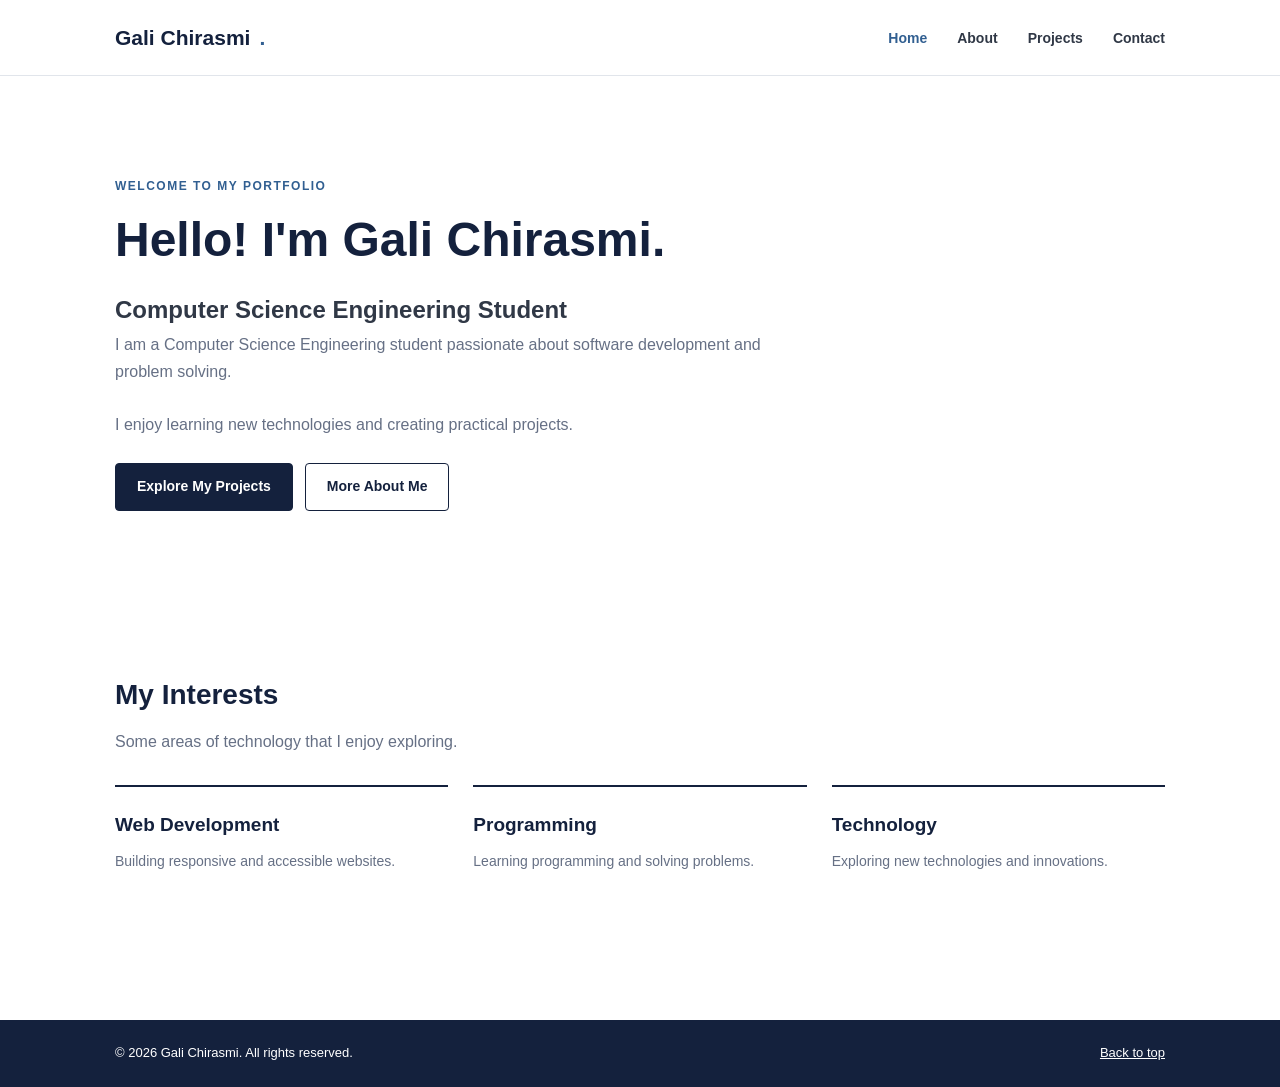
==== index.html @ 44a574e0 "Add files via upload Upload portfolio website" ====
<!DOCTYPE html>
<html lang="en">

<head>
    <meta charset="UTF-8">

    <meta name="viewport"
          content="width=device-width, initial-scale=1.0">

    <meta name="description"
          content="Welcome to my personal portfolio website. Explore my skills, education and projects in computer science and software development.">

    <meta name="author" content="Your Name">

    <meta name="theme-color" content="#ffffff">

    <title>Home | Gali Chirasmi - Portfolio</title>

    <link rel="stylesheet" href="style.css">

    <script src="script.js" defer></script>
</head>

<body>

    <!-- Skip Navigation Link -->
    <a href="#main-content" class="skip-link">
        Skip to main content
    </a>

    <!-- Website Header -->
    <header class="site-header">

        <div class="container nav-container">

            <a href="index.html" class="logo">
                Gali Chirasmi<span class="logo-dot">.</span>
            </a>

            <!-- Navigation Menu -->
            <nav aria-label="Main navigation"
                 class="primary-nav">

                <ul>
                    <li>
                        <a href="index.html" aria-current="page">
                            Home
                        </a>
                    </li>

                    <li>
                        <a href="about.html">About</a>
                    </li>

                    <li>
                        <a href="projects.html">Projects</a>
                    </li>

                    <li>
                        <a href="contact.html">Contact</a>
                    </li>
                </ul>

            </nav>

        </div>

    </header>

    <!-- Main Content -->
    <main id="main-content">

        <!-- Welcome Section -->
        <section class="hero container"
                 aria-labelledby="welcome-heading">

            <p class="eyebrow">WELCOME TO MY PORTFOLIO</p>

            <h1 id="welcome-heading">
                Hello! I'm Gali Chirasmi.
            </h1>

            <h2>
                Computer Science Engineering Student
            </h2>

            <p class="hero-description">
                I am a Computer Science Engineering student
                passionate about software development and
                problem solving.
            </p>

            <p class="hero-description">
                I enjoy learning new technologies and creating
                practical projects.
            </p>

            <div class="hero-actions">

                <a href="projects.html"
                   class="button button-primary">
                    Explore My Projects
                </a>

                <a href="about.html"
                   class="button button-secondary">
                    More About Me
                </a>

            </div>

        </section>

        <!-- Interests Section -->
        <section class="container section-space"
                 aria-labelledby="interests-heading">

            <div class="section-heading">

                <h2 id="interests-heading">My Interests</h2>

                <p>
                    Some areas of technology that I enjoy exploring.
                </p>

            </div>

            <div class="card-grid">

                <article class="info-card">

                    <h3>Web Development</h3>

                    <p>
                        Building responsive and accessible websites.
                    </p>

                </article>

                <article class="info-card">

                    <h3>Programming</h3>

                    <p>
                        Learning programming and solving problems.
                    </p>

                </article>

                <article class="info-card">

                    <h3>Technology</h3>

                    <p>
                        Exploring new technologies and innovations.
                    </p>

                </article>

            </div>

        </section>

    </main>

    <!-- Website Footer -->
    <footer class="site-footer">

        <div class="container footer-content">

            <p>
                &copy; <span class="current-year">2026</span>
                Gali Chirasmi. All rights reserved.
            </p>

            <a href="#main-content">Back to top</a>

        </div>

    </footer>

</body>
</html>
---- style.css ----
/* ==================================
   1. BASIC SETTINGS
================================== */

:root {
    --navy: #14213d;
    --blue: #315f91;
    --white: #ffffff;
    --light: #f3f5f8;
    --text: #303846;
    --muted: #667085;
    --border: #e1e5eb;
}

* {
    margin: 0;
    padding: 0;
    box-sizing: border-box;
}

html {
    scroll-behavior: smooth;
}

body {
    font-family: Arial, Helvetica, sans-serif;
    background: var(--white);
    color: var(--text);
    font-size: 16px;
    line-height: 1.7;
}

.container {
    width: 88%;
    max-width: 1050px;
    margin: auto;
}

.section-space {
    padding: 65px 0;
}

.soft-section {
    background: var(--light);
}

/* ==================================
   2. ACCESSIBILITY
================================== */

.skip-link {
    position: absolute;
    top: -100px;
    left: 10px;
    background: var(--white);
    color: var(--navy);
    padding: 12px;
    border: 2px solid var(--navy);
    z-index: 2000;
}

.skip-link:focus {
    top: 10px;
}

a:focus-visible,
button:focus-visible,
input:focus-visible,
textarea:focus-visible {
    outline: 3px solid #315f91;
    outline-offset: 4px;
}

/* ==================================
   3. HEADER
================================== */

.site-header {
    background: var(--white);
    border-bottom: 1px solid var(--border);
    position: sticky;
    top: 0;
    z-index: 1000;
}

.nav-container {
    min-height: 75px;
    display: flex;
    align-items: center;
    justify-content: space-between;
}

.logo {
    display: flex;
    align-items: center;
    gap: 9px;
    text-decoration: none;
    color: var(--navy);
    font-size: 21px;
    font-weight: bold;
}

.logo-mark {
    display: none;
}

.logo-dot {
    color: var(--blue);
}

.primary-nav ul {
    display: flex;
    align-items: center;
    list-style: none;
    gap: 30px;
}

.primary-nav a {
    color: var(--text);
    text-decoration: none;
    font-size: 14px;
    font-weight: 600;
}

.primary-nav a:hover,
.primary-nav a[aria-current="page"] {
    color: var(--blue);
}

.primary-nav .nav-contact {
    border: 1px solid var(--navy);
    padding: 8px 17px;
    border-radius: 4px;
}

.primary-nav .nav-contact:hover {
    background: var(--navy);
    color: var(--white);
}

/* ==================================
   4. MOBILE NAVIGATION
================================== */

.menu-toggle {
    display: none;
    background: var(--white);
    border: 1px solid var(--border);
    padding: 8px;
    border-radius: 4px;
    cursor: pointer;
}

.menu-toggle span {
    display: block;
    width: 22px;
    height: 2px;
    background: var(--navy);
    margin: 5px;
}

/* ==================================
   5. HOME PAGE
================================== */

.hero {
    min-height: 450px;
    display: block;
    padding-top: 100px;
    padding-bottom: 75px;
}

.hero-content {
    max-width: 720px;
}

.hero-visual {
    display: none;
}

.eyebrow {
    color: var(--blue);
    font-size: 12px;
    font-weight: bold;
    letter-spacing: 1.5px;
    margin-bottom: 14px;
}

.hero h1 {
    color: var(--navy);
    font-size: clamp(34px, 5vw, 48px);
    line-height: 1.25;
    margin-bottom: 20px;
}

.highlight {
    color: var(--blue);
}

.hero-description {
    color: var(--muted);
    max-width: 650px;
    margin-bottom: 25px;
}

.hero-actions {
    display: flex;
    flex-wrap: wrap;
    gap: 12px;
    margin-bottom: 20px;
}

.hero-note {
    color: var(--muted);
    font-size: 13px;
}

.status-dot {
    display: none;
}

/* ==================================
   6. BUTTONS
================================== */

.button {
    display: inline-block;
    padding: 11px 21px;
    border-radius: 4px;
    font-size: 14px;
    font-weight: 600;
    text-decoration: none;
    border: 1px solid var(--navy);
    cursor: pointer;
}

.button-primary {
    background: var(--navy);
    color: var(--white);
}

.button-primary:hover {
    background: var(--blue);
    border-color: var(--blue);
}

.button-secondary {
    background: var(--white);
    color: var(--navy);
}

.button-secondary:hover {
    background: var(--light);
}

.button-light {
    background: var(--white);
    color: var(--navy);
}

.button-light:hover {
    background: var(--light);
}

/* ==================================
   7. SECTION HEADINGS
================================== */

.section-heading {
    margin-bottom: 30px;
}

.section-heading h2,
.about-intro h2,
.contact-info h2 {
    color: var(--navy);
    font-size: 28px;
    margin-bottom: 10px;
}

.section-heading p:last-child {
    color: var(--muted);
}

/* ==================================
   8. INTERESTS
================================== */

.card-grid {
    display: grid;
    grid-template-columns: repeat(3, 1fr);
    gap: 25px;
}

.info-card {
    padding: 22px 0;
    border-top: 2px solid var(--navy);
}

.card-number {
    display: block;
    color: var(--blue);
    font-size: 13px;
    margin-bottom: 12px;
}

.info-card h3 {
    color: var(--navy);
    font-size: 19px;
    margin-bottom: 8px;
}

.info-card p {
    color: var(--muted);
    font-size: 14px;
}

/* ==================================
   9. CALL TO ACTION
================================== */

.cta-section {
    background: var(--navy);
    color: var(--white);
    padding: 45px;
    margin-top: 30px;
    margin-bottom: 60px;
}

.cta-section .eyebrow {
    color: #c7d7ed;
}

.cta-section h2 {
    font-size: 27px;
    margin-bottom: 10px;
}

.cta-section p {
    color: #e0e7f0;
    margin-bottom: 20px;
}

/* ==================================
   10. INNER PAGE HEADINGS
================================== */

.page-banner {
    padding-top: 65px;
    padding-bottom: 35px;
    border-bottom: 1px solid var(--border);
    margin-top: 25px;
}

.page-banner h1 {
    color: var(--navy);
    font-size: 38px;
    margin-bottom: 10px;
}

.page-banner p:last-child {
    color: var(--muted);
    max-width: 650px;
}

/* ==================================
   11. ABOUT PAGE
================================== */

.about-intro {
    display: grid;
    grid-template-columns: 130px 1fr;
    gap: 35px;
    align-items: center;
}

.about-monogram {
    width: 115px;
    height: 115px;
    background: var(--navy);
    color: var(--white);
    border-radius: 50%;
    display: grid;
    place-items: center;
    font-size: 60px;
}

.about-intro p:not(.eyebrow) {
    color: var(--muted);
    margin-top: 10px;
}

.timeline-card {
    display: flex;
    gap: 18px;
    padding: 25px;
    background: var(--white);
    border-left: 3px solid var(--navy);
}

.timeline-marker {
    display: none;
}

.card-label {
    color: var(--blue);
    font-size: 11px;
    font-weight: bold;
    letter-spacing: 1px;
}

.timeline-card h3 {
    color: var(--navy);
    margin: 8px 0;
}

.skills-grid {
    display: grid;
    grid-template-columns: repeat(3, 1fr);
    gap: 30px;
}

.skill-card {
    padding: 20px 0;
    border-top: 1px solid var(--border);
}

.skill-card h3 {
    color: var(--navy);
    margin-bottom: 15px;
}

.skill-list {
    list-style: none;
}

.skill-list li {
    color: var(--muted);
    padding: 5px 0;
    border-bottom: 1px solid var(--border);
}

.certification-list {
    display: grid;
    gap: 0;
}

.certification-card {
    display: flex;
    align-items: center;
    gap: 20px;
    padding: 20px 0;
    border-bottom: 1px solid var(--border);
}

.certificate-icon {
    color: var(--blue);
    font-size: 18px;
    font-weight: bold;
}

.certification-card h3 {
    color: var(--navy);
    font-size: 16px;
}

.certification-card p {
    color: var(--muted);
    font-size: 14px;
}

/* ==================================
   12. PROJECTS PAGE
================================== */

.project-grid {
    display: grid;
    grid-template-columns: repeat(2, 1fr);
    gap: 30px;
}

.project-card {
    border: 1px solid var(--border);
    background: var(--white);
}

.project-visual {
    min-height: 120px;
    display: flex;
    align-items: center;
    justify-content: center;
    flex-direction: column;
    background: var(--light);
    color: var(--navy);
    gap: 5px;
    border-bottom: 1px solid var(--border);
}

.project-visual span {
    color: var(--blue);
    font-size: 13px;
}

.project-visual strong {
    font-size: 21px;
}

.project-visual-two,
.project-visual-three {
    background: var(--light);
    color: var(--navy);
}

.project-content {
    padding: 23px;
}

.project-content h3 {
    color: var(--navy);
    font-size: 19px;
    margin: 9px 0;
}

.project-content > p:not(.card-label) {
    color: var(--muted);
    font-size: 14px;
    margin-bottom: 15px;
}

.technology-list {
    display: flex;
    flex-wrap: wrap;
    gap: 8px;
    list-style: none;
}

.technology-list li {
    color: var(--blue);
    background: var(--light);
    padding: 4px 9px;
    font-size: 12px;
}

/* ==================================
   13. CONTACT PAGE
================================== */

.contact-section {
    display: grid;
    grid-template-columns: 0.8fr 1.2fr;
    gap: 45px;
    align-items: start;
}

.contact-info > p:not(.eyebrow) {
    color: var(--muted);
    margin: 15px 0 25px;
}

.contact-detail {
    display: flex;
    gap: 15px;
    margin: 20px 0;
}

.contact-detail > span {
    color: var(--blue);
    font-weight: bold;
}

.contact-detail h3 {
    color: var(--navy);
    font-size: 16px;
}

.contact-detail p {
    color: var(--muted);
    font-size: 14px;
}

.contact-form-card {
    padding: 28px;
    border: 1px solid var(--border);
}

.contact-form-card h2 {
    color: var(--navy);
    margin-bottom: 8px;
}

.form-intro,
.form-note {
    color: var(--muted);
    font-size: 13px;
    margin-bottom: 20px;
}

.form-group {
    margin-bottom: 18px;
}

.form-group label {
    display: block;
    color: var(--navy);
    font-weight: 600;
    font-size: 14px;
    margin-bottom: 7px;
}

.form-group input,
.form-group textarea {
    width: 100%;
    padding: 12px;
    border: 1px solid #aab2bf;
    border-radius: 4px;
    font-family: inherit;
    font-size: 15px;
    color: var(--text);
    background: var(--white);
}

.form-group textarea {
    resize: vertical;
}

.form-group input::placeholder,
.form-group textarea::placeholder {
    color: #667085;
}

.submit-button {
    width: 100%;
}

.form-status {
    margin-top: 15px;
    color: #176b45;
    font-size: 14px;
    font-weight: bold;
}

.form-note {
    margin-top: 15px;
    margin-bottom: 0;
}

/* ==================================
   14. FOOTER
================================== */

.site-footer {
    background: var(--navy);
    color: var(--white);
    padding: 22px 0;
    margin-top: 60px;
}

.footer-content {
    display: flex;
    justify-content: space-between;
    align-items: center;
    gap: 15px;
}

.footer-content p {
    font-size: 13px;
}

.footer-content a {
    color: var(--white);
    font-size: 13px;
    text-decoration: underline;
}

/* ==================================
   15. RESPONSIVE DESIGN
================================== */

@media (max-width: 800px) {

    .card-grid,
    .skills-grid {
        grid-template-columns: repeat(2, 1fr);
    }

    .contact-section {
        grid-template-columns: 1fr;
    }
}

@media (max-width: 650px) {

    .nav-container {
        min-height: 68px;
    }

    .menu-toggle {
        display: block;
    }

    .primary-nav {
        display: none;
        position: absolute;
        top: 68px;
        left: 0;
        width: 100%;
        background: var(--white);
        padding: 20px 6%;
        border-bottom: 1px solid var(--border);
    }

    .primary-nav.is-open {
        display: block;
    }

    .primary-nav ul {
        flex-direction: column;
        align-items: flex-start;
        gap: 17px;
    }

    .hero {
        padding-top: 65px;
        padding-bottom: 50px;
        min-height: auto;
    }

    .hero h1 {
        font-size: 35px;
    }

    .card-grid,
    .skills-grid,
    .project-grid {
        grid-template-columns: 1fr;
    }

    .about-intro {
        grid-template-columns: 1fr;
        gap: 20px;
    }

    .page-banner h1 {
        font-size: 32px;
    }

    .contact-form-card {
        padding: 20px;
    }

    .cta-section {
        padding: 30px 22px;
    }

    .footer-content {
        flex-direction: column;
        align-items: flex-start;
    }

}

/* ==================================
   16. REDUCED MOTION
================================== */

@media (prefers-reduced-motion: reduce) {

    html {
        scroll-behavior: auto;
    }

    *,
    *::before,
    *::after {
        animation-duration: 0.01ms !important;
        animation-iteration-count: 1 !important;
        transition-duration: 0.01ms !important;
    }

}

/* Simple lists */

.simple-list {
    padding-left: 22px;
    line-height: 2;
    color: #444444;
}

.simple-list li {
    padding-left: 5px;
}

.simple-list li::marker {
    color: #142d4e;
}

/* Contact form */

.contact-form {
    max-width: 600px;
}

.form-group {
    display: flex;
    flex-direction: column;
    gap: 8px;
    margin-bottom: 20px;
}

.form-group label {
    font-weight: 600;
    color: #142d4e;
}

.form-group input,
.form-group textarea {
    width: 100%;
    padding: 12px;
    border: 1px solid #cbd5e1;
    border-radius: 4px;
    font: inherit;
    color: #222222;
    background: #ffffff;
}

.form-group input:focus,
.form-group textarea:focus {
    outline: 2px solid #142d4e;
    outline-offset: 2px;
}

.form-group textarea {
    resize: vertical;
}

.contact-form button {
    cursor: pointer;
}

#formStatus {
    margin-top: 15px;
}
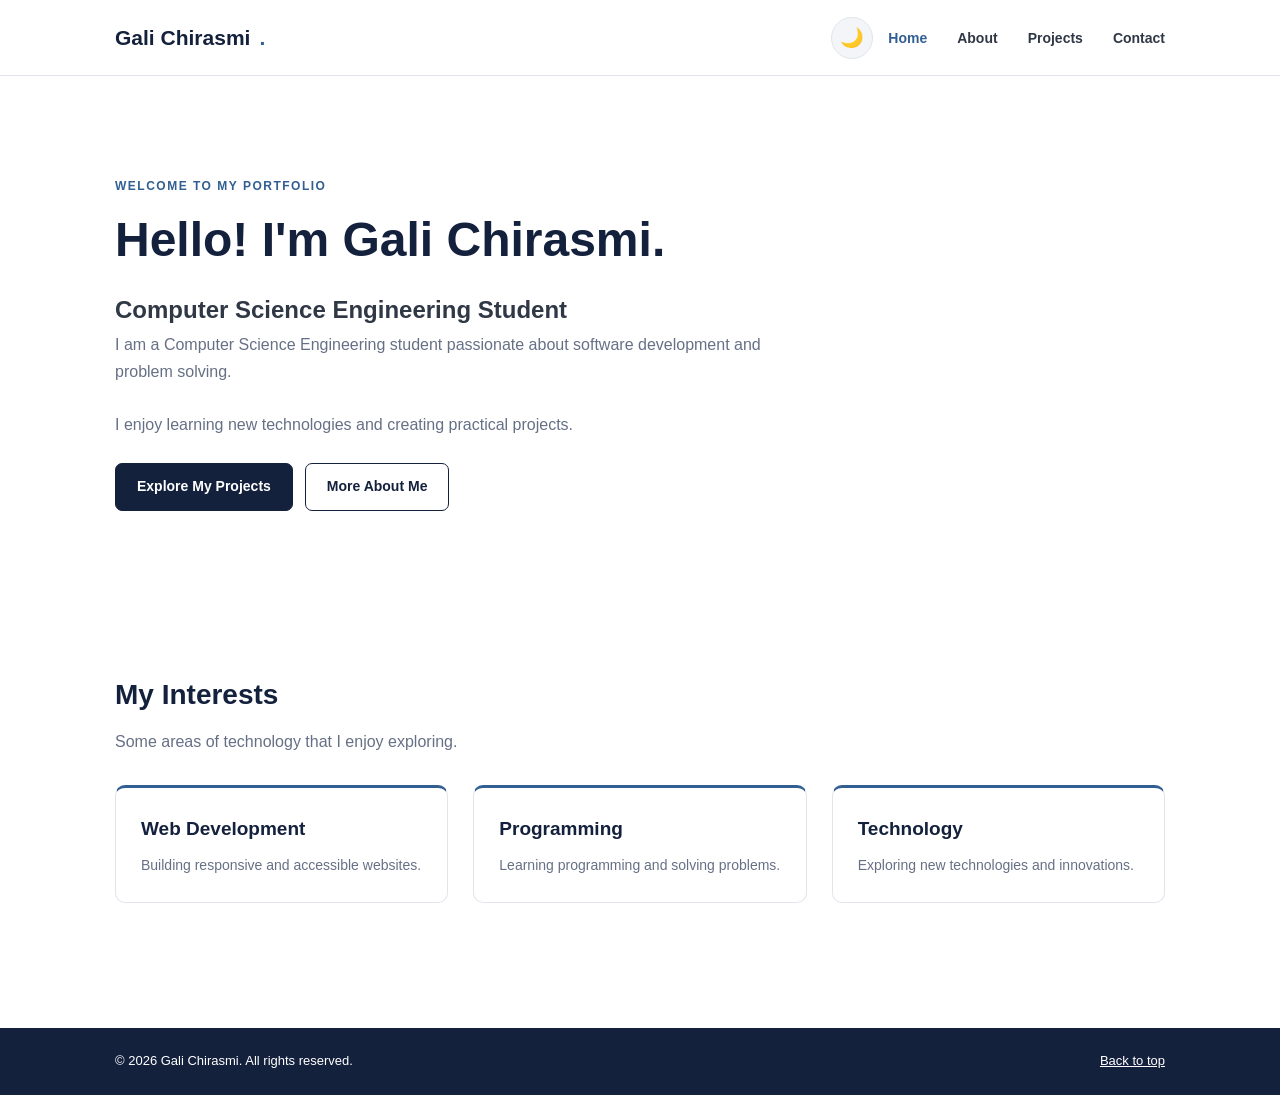
==== commit 38b666da: "Add files via upload" ====
--- a/index.html
+++ b/index.html
@@ -29,44 +29,73 @@
         Skip to main content
     </a>
 
-    <!-- Website Header -->
-    <header class="site-header">
-
-        <div class="container nav-container">
-
-            <a href="index.html" class="logo">
-                Gali Chirasmi<span class="logo-dot">.</span>
-            </a>
-
-            <!-- Navigation Menu -->
-            <nav aria-label="Main navigation"
-                 class="primary-nav">
-
-                <ul>
-                    <li>
-                        <a href="index.html" aria-current="page">
-                            Home
-                        </a>
-                    </li>
-
-                    <li>
-                        <a href="about.html">About</a>
-                    </li>
-
-                    <li>
-                        <a href="projects.html">Projects</a>
-                    </li>
-
-                    <li>
-                        <a href="contact.html">Contact</a>
-                    </li>
-                </ul>
-
-            </nav>
-
-        </div>
-
-    </header>
+    
+<!-- Website Header -->
+<header class="site-header">
+
+    <div class="container nav-container">
+
+        <!-- Website Logo -->
+        <a href="index.html" class="logo">
+            Gali Chirasmi<span class="logo-dot">.</span>
+        </a>
+
+        <!-- Dark Mode Button -->
+        <button
+            class="theme-toggle"
+            id="themeToggle"
+            type="button"
+            aria-label="Switch to dark mode">
+            🌙
+        </button>
+
+        <!-- Mobile Menu Button -->
+        <button
+            class="menu-toggle"
+            id="menuToggle"
+            type="button"
+            aria-expanded="false"
+            aria-controls="primary-menu"
+            aria-label="Open navigation menu">
+
+            <span></span>
+            <span></span>
+            <span></span>
+
+        </button>
+
+        <!-- Navigation Menu -->
+        <nav
+            aria-label="Main navigation"
+            class="primary-nav"
+            id="primary-menu">
+
+            <ul>
+                <li>
+                    <a href="index.html" aria-current="page">
+                        Home
+                    </a>
+                </li>
+
+                <li>
+                    <a href="about.html">About</a>
+                </li>
+
+                <li>
+                    <a href="projects.html">Projects</a>
+                </li>
+
+                <li>
+                    <a href="contact.html">Contact</a>
+                </li>
+            </ul>
+
+        </nav>
+
+    </div>
+
+</header>
+
 
     <!-- Main Content -->
     <main id="main-content">
--- a/style.css
+++ b/style.css
@@ -842,3 +842,282 @@
 #formStatus {
     margin-top: 15px;
 }
+
+
+/* ==========================================
+   17. ADVANCED CSS3 & DARK MODE
+========================================== */
+
+/* Theme Variables */
+
+:root {
+    color-scheme: light;
+
+    --transition: 0.3s ease;
+}
+
+/* Dark Theme Variables */
+
+:root[data-theme="dark"] {
+    color-scheme: dark;
+
+    --white: #151b26;
+    --light: #202938;
+    --text: #e5eaf2;
+    --muted: #aab6c8;
+    --border: #344154;
+    --blue: #8ab4f8;
+}
+
+/* Smooth Theme Transitions */
+
+body,
+.site-header,
+.info-card,
+.project-card,
+.contact-form-card,
+input,
+textarea,
+button {
+    transition:
+        background-color var(--transition),
+        color var(--transition),
+        border-color var(--transition);
+}
+
+/* Dark Theme Heading Colours */
+
+:root[data-theme="dark"] .logo,
+:root[data-theme="dark"] .hero h1,
+:root[data-theme="dark"] .section-heading h2,
+:root[data-theme="dark"] .info-card h3,
+:root[data-theme="dark"] .about-intro h2,
+:root[data-theme="dark"] .contact-info h2,
+:root[data-theme="dark"] .page-banner h1,
+:root[data-theme="dark"] .timeline-card h3,
+:root[data-theme="dark"] .skill-card h3,
+:root[data-theme="dark"] .certification-card h3,
+:root[data-theme="dark"] .project-content h3,
+:root[data-theme="dark"] .contact-detail h3,
+:root[data-theme="dark"] .contact-form-card h2 {
+    color: #e8eef8;
+}
+
+/* Dark Theme Navigation */
+
+:root[data-theme="dark"] .primary-nav a {
+    color: #e5eaf2;
+}
+
+:root[data-theme="dark"] .primary-nav a:hover,
+:root[data-theme="dark"] .primary-nav a[aria-current="page"] {
+    color: #8ab4f8;
+}
+
+/* Dark Theme Mobile Menu */
+
+:root[data-theme="dark"] .menu-toggle {
+    background: #202938;
+    border-color: #344154;
+}
+
+:root[data-theme="dark"] .menu-toggle span {
+    background: #e5eaf2;
+}
+
+@media (max-width: 650px) {
+
+    :root[data-theme="dark"] .primary-nav {
+        background: #151b26;
+        border-color: #344154;
+    }
+
+}
+
+/* Theme Toggle Button */
+
+.theme-toggle {
+    display: inline-grid;
+    place-items: center;
+
+    width: 42px;
+    height: 42px;
+
+    border: 1px solid var(--border);
+    border-radius: 50%;
+
+    background: var(--light);
+    color: var(--text);
+
+    font-size: 19px;
+    cursor: pointer;
+    margin-left: auto;
+    margin-right: 15px;
+}
+
+.theme-toggle:hover {
+    transform: rotate(15deg) scale(1.08);
+}
+
+/* Mobile Menu Positioning */
+
+.nav-container {
+    position: relative;
+}
+
+@media (min-width: 651px) {
+
+    .theme-toggle {
+        margin-left: auto;
+    }
+
+}
+
+/* Better Card Design */
+
+.info-card,
+.project-card,
+.skill-card,
+.contact-form-card {
+    border-radius: 10px;
+}
+
+.info-card {
+    padding: 25px;
+    border: 1px solid var(--border);
+    border-top: 3px solid var(--blue);
+    background: var(--white);
+}
+
+.info-card:hover {
+    transform: translateY(-6px);
+    box-shadow: 0 10px 25px rgba(20, 33, 61, 0.10);
+}
+
+.project-card {
+    overflow: hidden;
+    border-radius: 10px;
+    transition: transform var(--transition),
+                box-shadow var(--transition);
+}
+
+.project-card:hover {
+    transform: translateY(-6px);
+    box-shadow: 0 12px 28px rgba(20, 33, 61, 0.12);
+}
+
+/* Improved Buttons */
+
+.button {
+    border-radius: 7px;
+    transition: all var(--transition);
+}
+
+.button:hover {
+    transform: translateY(-2px);
+}
+
+/* Responsive Improvements */
+
+img {
+    max-width: 100%;
+    height: auto;
+}
+
+.container {
+    width: min(90%, 1100px);
+}
+
+@media (max-width: 800px) {
+
+    .hero {
+        padding-top: 75px;
+    }
+
+    .card-grid,
+    .skills-grid {
+        grid-template-columns: repeat(2, minmax(0, 1fr));
+    }
+
+    .project-grid {
+        grid-template-columns: 1fr;
+    }
+
+}
+
+@media (max-width: 650px) {
+
+    .container {
+        width: 90%;
+    }
+
+    .nav-container {
+        flex-wrap: wrap;
+    }
+
+    .theme-toggle {
+        margin-left: auto;
+        margin-right: 10px;
+    }
+
+    .hero h1 {
+        font-size: clamp(30px, 8vw, 38px);
+    }
+
+    .hero-actions {
+        flex-direction: column;
+        align-items: stretch;
+    }
+
+    .hero-actions .button {
+        text-align: center;
+    }
+
+    .card-grid,
+    .skills-grid,
+    .project-grid {
+        grid-template-columns: 1fr;
+    }
+
+    .info-card {
+        padding: 22px;
+    }
+
+}
+
+/* Dark Theme Form Elements */
+
+:root[data-theme="dark"] .form-group label {
+    color: #e5eaf2;
+}
+
+:root[data-theme="dark"] .form-group input,
+:root[data-theme="dark"] .form-group textarea {
+    color: #e5eaf2;
+    background: #202938;
+    border-color: #536176;
+}
+
+:root[data-theme="dark"] .form-group input::placeholder,
+:root[data-theme="dark"] .form-group textarea::placeholder {
+    color: #aab6c8;
+}
+
+:root[data-theme="dark"] .simple-list {
+    color: #e5eaf2;
+}
+
+/* Reduced Motion Support */
+
+@media (prefers-reduced-motion: reduce) {
+
+    .info-card:hover,
+    .project-card:hover,
+    .button:hover,
+    .theme-toggle:hover {
+        transform: none;
+    }
+
+}
+
+
